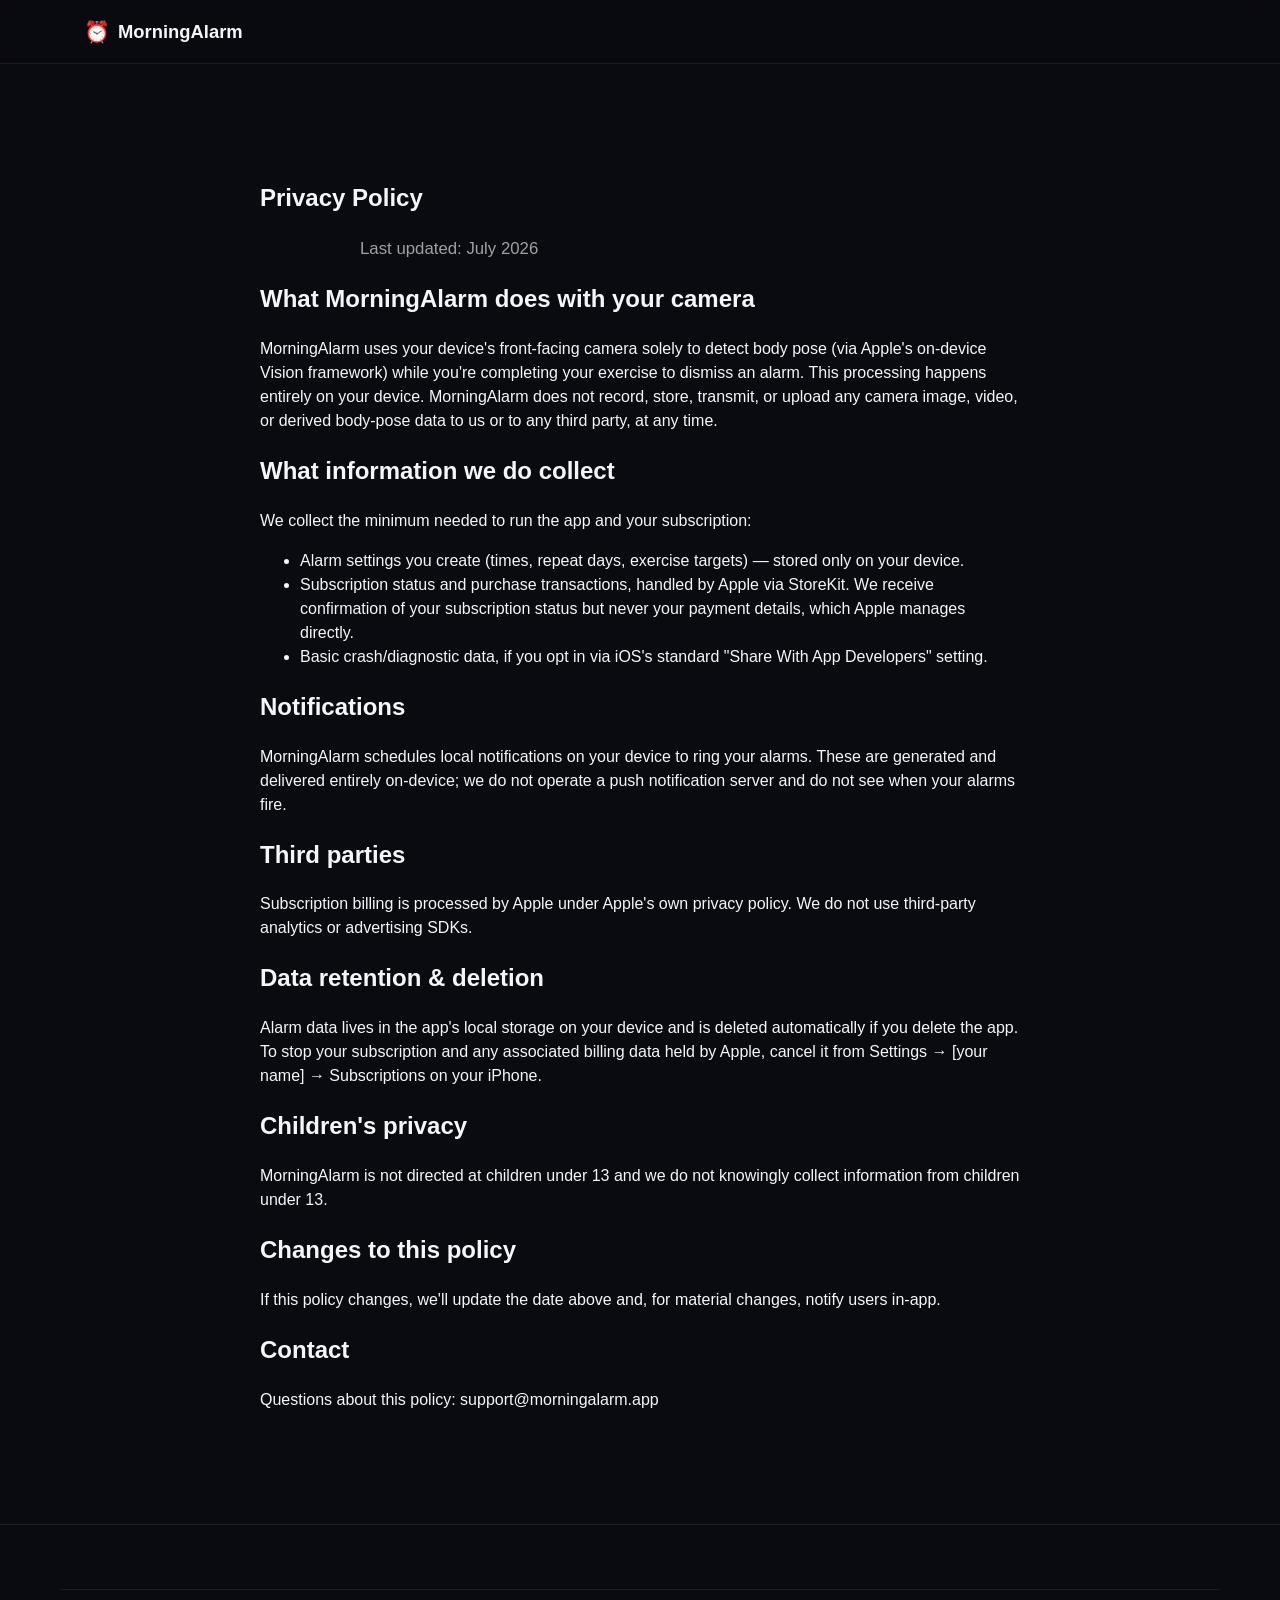
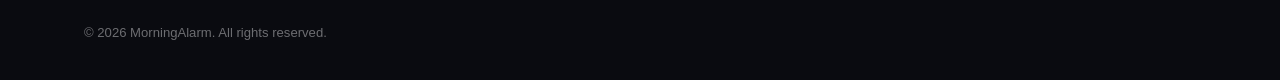
==== website/privacy.html @ bc1ea46a "Add MorningAlarm iOS app and marketing website - SwiftUI iOS app (XcodeGen project) with on-device V" ====
<!doctype html>
<html lang="en">
<head>
<meta charset="UTF-8">
<meta name="viewport" content="width=device-width, initial-scale=1.0">
<title>Privacy Policy — MorningAlarm</title>
<link rel="icon" href="data:image/svg+xml,<svg xmlns=%22http://www.w3.org/2000/svg%22 viewBox=%220 0 100 100%22><text y=%22.9em%22 font-size=%2290%22>⏰</text></svg>">
<link rel="stylesheet" href="css/style.css">
</head>
<body>
<!--
  DRAFT LEGAL TEXT — placeholder only.
  Have this reviewed/customized by a lawyer before shipping to the App Store;
  Apple requires an accurate, complete privacy policy URL for every submission.
-->
<header class="site-header">
  <div class="container nav">
    <a class="brand" href="index.html"><span class="brand-mark">⏰</span> MorningAlarm</a>
  </div>
</header>

<main>
  <section class="section container-narrow container">
    <h1>Privacy Policy</h1>
    <p class="section-sub" style="margin-bottom:8px;text-align:left;">Last updated: July 2026</p>

    <h2>What MorningAlarm does with your camera</h2>
    <p>MorningAlarm uses your device's front-facing camera solely to detect
    body pose (via Apple's on-device Vision framework) while you're
    completing your exercise to dismiss an alarm. This processing happens
    entirely on your device. MorningAlarm does not record, store, transmit,
    or upload any camera image, video, or derived body-pose data to us or
    to any third party, at any time.</p>

    <h2>What information we do collect</h2>
    <p>We collect the minimum needed to run the app and your subscription:</p>
    <ul>
      <li>Alarm settings you create (times, repeat days, exercise targets) — stored only on your device.</li>
      <li>Subscription status and purchase transactions, handled by Apple via StoreKit. We receive confirmation of your subscription status but never your payment details, which Apple manages directly.</li>
      <li>Basic crash/diagnostic data, if you opt in via iOS's standard "Share With App Developers" setting.</li>
    </ul>

    <h2>Notifications</h2>
    <p>MorningAlarm schedules local notifications on your device to ring your
    alarms. These are generated and delivered entirely on-device; we do not
    operate a push notification server and do not see when your alarms fire.</p>

    <h2>Third parties</h2>
    <p>Subscription billing is processed by Apple under Apple's own privacy
    policy. We do not use third-party analytics or advertising SDKs.</p>

    <h2>Data retention & deletion</h2>
    <p>Alarm data lives in the app's local storage on your device and is
    deleted automatically if you delete the app. To stop your subscription
    and any associated billing data held by Apple, cancel it from
    Settings → [your name] → Subscriptions on your iPhone.</p>

    <h2>Children's privacy</h2>
    <p>MorningAlarm is not directed at children under 13 and we do not
    knowingly collect information from children under 13.</p>

    <h2>Changes to this policy</h2>
    <p>If this policy changes, we'll update the date above and, for material
    changes, notify users in-app.</p>

    <h2>Contact</h2>
    <p>Questions about this policy: <a href="mailto:support@morningalarm.app">support@morningalarm.app</a></p>
  </section>
</main>

<footer class="site-footer">
  <div class="container footer-bottom">
    <p>&copy; 2026 MorningAlarm. All rights reserved.</p>
  </div>
</footer>
</body>
</html>
---- website/css/style.css ----
/* ========================================================================
   MorningAlarm marketing site
   Single committed dark theme (matches the in-app brand), rhythm created by
   alternating section backgrounds rather than light/dark switching.
   ======================================================================== */

:root {
  --bg: #0a0b10;
  --bg-alt: #101219;
  --surface: #171923;
  --surface-2: #1e212c;
  --border: rgba(255, 255, 255, 0.08);
  --text: #f5f6f8;
  --text-muted: rgba(245, 246, 248, 0.64);
  --text-faint: rgba(245, 246, 248, 0.42);

  --accent-1: #ff6b4f;
  --accent-2: #ffb037;
  --accent-3: #ff5c8a;
  --success: #4fd987;

  --gradient-energy: linear-gradient(120deg, var(--accent-3), var(--accent-2));
  --gradient-sunrise: linear-gradient(135deg, var(--accent-1), var(--accent-2));

  --radius-lg: 24px;
  --radius-md: 16px;
  --radius-sm: 10px;

  --shadow-lg: 0 24px 60px rgba(0, 0, 0, 0.45);
  --shadow-md: 0 12px 32px rgba(0, 0, 0, 0.35);

  --max-width: 1160px;
}

* { box-sizing: border-box; }
html { scroll-behavior: smooth; }

body {
  margin: 0;
  background: var(--bg);
  color: var(--text);
  font-family: -apple-system, BlinkMacSystemFont, "Segoe UI", Roboto, Helvetica, Arial, sans-serif;
  line-height: 1.5;
  -webkit-font-smoothing: antialiased;
}

img, svg { max-width: 100%; display: block; }

a { color: inherit; text-decoration: none; }

.container {
  max-width: var(--max-width);
  margin: 0 auto;
  padding: 0 24px;
}

.container-narrow { max-width: 760px; }

.text-gradient {
  background: var(--gradient-energy);
  -webkit-background-clip: text;
  background-clip: text;
  color: transparent;
}

/* ---------- Buttons ---------- */
.btn {
  display: inline-flex;
  align-items: center;
  justify-content: center;
  gap: 8px;
  padding: 14px 28px;
  border-radius: 999px;
  font-weight: 600;
  font-size: 0.98rem;
  border: none;
  cursor: pointer;
  transition: transform 0.15s ease, box-shadow 0.15s ease, opacity 0.15s ease;
  white-space: nowrap;
}
.btn:active { transform: scale(0.97); }

.btn-primary {
  background: var(--gradient-energy);
  color: #1a0d08;
  box-shadow: 0 8px 24px rgba(255, 91, 110, 0.35);
}
.btn-primary:hover { box-shadow: 0 10px 30px rgba(255, 91, 110, 0.5); }

.btn-ghost {
  background: transparent;
  color: var(--text);
  border: 1px solid var(--border);
}
.btn-ghost:hover { border-color: rgba(255, 255, 255, 0.25); }

.btn-small { padding: 10px 20px; font-size: 0.88rem; }
.btn-block { width: 100%; }

/* ---------- Header ---------- */
.site-header {
  position: sticky;
  top: 0;
  z-index: 50;
  backdrop-filter: blur(14px);
  background: rgba(10, 11, 16, 0.72);
  border-bottom: 1px solid var(--border);
}

.nav {
  position: relative;
  display: flex;
  align-items: center;
  gap: 24px;
  padding: 16px 24px;
}

.brand {
  display: flex;
  align-items: center;
  gap: 8px;
  font-weight: 800;
  font-size: 1.15rem;
  margin-right: auto;
}
.brand-mark { font-size: 1.3rem; }

.nav-links {
  display: flex;
  gap: 28px;
  margin-right: auto;
}
.nav-links a { color: var(--text-muted); font-size: 0.95rem; font-weight: 500; }
.nav-links a:hover { color: var(--text); }

.nav-toggle {
  display: none;
  background: none;
  border: none;
  color: var(--text);
  font-size: 1.4rem;
  cursor: pointer;
}

/* ---------- Hero ---------- */
.hero {
  padding: 84px 0 60px;
  background:
    radial-gradient(600px 400px at 15% 0%, rgba(255, 107, 79, 0.18), transparent 60%),
    radial-gradient(500px 400px at 90% 10%, rgba(255, 92, 138, 0.14), transparent 60%);
}

.hero-grid {
  display: grid;
  grid-template-columns: 1.05fr 0.95fr;
  gap: 56px;
  align-items: center;
}

.eyebrow {
  display: inline-block;
  padding: 6px 14px;
  border-radius: 999px;
  background: var(--surface-2);
  border: 1px solid var(--border);
  font-size: 0.8rem;
  font-weight: 600;
  color: var(--accent-2);
  margin-bottom: 20px;
}

.hero h1 {
  font-size: clamp(2.2rem, 4.4vw, 3.4rem);
  line-height: 1.12;
  margin: 0 0 20px;
  letter-spacing: -0.02em;
}

.lede {
  font-size: 1.1rem;
  color: var(--text-muted);
  max-width: 52ch;
  margin: 0 0 32px;
}

.hero-actions { display: flex; gap: 16px; flex-wrap: wrap; margin-bottom: 28px; }

.hero-trust { display: flex; align-items: center; gap: 12px; }
.stars { color: var(--accent-2); letter-spacing: 2px; }
.hero-trust p { margin: 0; color: var(--text-faint); font-size: 0.88rem; }

/* Phone mockups */
.hero-visual {
  position: relative;
  height: 520px;
}

.phone-mock {
  position: absolute;
  width: 240px;
  border-radius: 40px;
  padding: 10px;
  background: #05060a;
  border: 1px solid rgba(255, 255, 255, 0.12);
  box-shadow: var(--shadow-lg);
}

.phone-notch {
  position: absolute;
  top: 10px;
  left: 50%;
  transform: translateX(-50%);
  width: 90px;
  height: 20px;
  background: #05060a;
  border-radius: 0 0 14px 14px;
  z-index: 2;
}

.phone-screen {
  width: 100%;
  height: 100%;
  border-radius: 30px;
  overflow: hidden;
  padding: 34px 18px 18px;
  min-height: 460px;
}

.phone-ring {
  top: 20px;
  left: 0;
  z-index: 2;
  transform: rotate(-4deg);
}
.phone-screen-ring {
  background: linear-gradient(180deg, #1a0d0a, #05060a 70%);
  text-align: center;
  color: #fff;
}
.ring-label { font-size: 0.68rem; letter-spacing: 2px; color: var(--text-faint); margin: 0 0 12px; }
.ring-count { font-size: 2.6rem; font-weight: 800; margin: 0; }
.ring-count span { font-size: 1.2rem; color: var(--text-faint); font-weight: 600; }
.ring-sub { margin: 0 0 14px; color: var(--text-muted); font-size: 0.9rem; }
.ring-progress {
  height: 6px;
  border-radius: 999px;
  background: rgba(255, 255, 255, 0.12);
  overflow: hidden;
  margin-bottom: 18px;
}
.ring-progress span { display: block; height: 100%; background: var(--success); }
.ring-camera {
  background: #10060b;
  border-radius: 18px;
  height: 170px;
  display: flex;
  align-items: center;
  justify-content: center;
  margin-bottom: 14px;
  border: 1px solid rgba(255, 255, 255, 0.08);
}
.pose-figure { width: 90px; height: 90px; color: var(--accent-2); }
.ring-hint { font-size: 0.78rem; color: var(--text-faint); margin: 0; }

.phone-list {
  top: 90px;
  right: 0;
  z-index: 1;
  transform: rotate(5deg);
}
.phone-screen-list { background: var(--bg-alt); }
.list-title { font-weight: 800; font-size: 1.2rem; margin: 0 0 18px; color: var(--text); }
.list-row {
  display: flex;
  align-items: center;
  justify-content: space-between;
  padding: 14px 0;
  border-bottom: 1px solid var(--border);
}
.list-row .time { font-size: 1.3rem; font-weight: 700; display: block; color: var(--text); }
.list-row .time em { font-style: normal; font-size: 0.8rem; color: var(--text-faint); }
.list-row .sub { font-size: 0.72rem; color: var(--text-faint); display: block; margin-top: 2px; }
.toggle {
  width: 38px;
  height: 22px;
  border-radius: 999px;
  background: rgba(255, 255, 255, 0.15);
  position: relative;
  flex-shrink: 0;
}
.toggle::after {
  content: "";
  position: absolute;
  top: 2px; left: 2px;
  width: 18px; height: 18px;
  border-radius: 50%;
  background: #fff;
}
.toggle.on { background: var(--gradient-energy); }
.toggle.on::after { left: auto; right: 2px; }
.list-add {
  margin-top: 18px;
  text-align: center;
  color: var(--accent-2);
  font-size: 1.4rem;
  font-weight: 700;
}

/* ---------- Strip ---------- */
.strip { padding: 36px 0; border-top: 1px solid var(--border); border-bottom: 1px solid var(--border); }
.strip-grid {
  display: grid;
  grid-template-columns: repeat(4, 1fr);
  gap: 24px;
  text-align: center;
}
.strip-grid strong { display: block; font-size: 1.6rem; color: var(--text); }
.strip-grid span { font-size: 0.82rem; color: var(--text-faint); }

/* ---------- Sections ---------- */
.section { padding: 96px 0; }
.section-alt { background: var(--bg-alt); }

.section-title {
  font-size: clamp(1.7rem, 3vw, 2.3rem);
  text-align: center;
  margin: 0 0 12px;
  letter-spacing: -0.01em;
}
.section-sub {
  text-align: center;
  color: var(--text-muted);
  max-width: 60ch;
  margin: 0 auto 56px;
  font-size: 1.05rem;
}

/* Steps */
.steps {
  display: grid;
  grid-template-columns: repeat(3, 1fr);
  gap: 28px;
}
.step {
  background: var(--surface);
  border: 1px solid var(--border);
  border-radius: var(--radius-lg);
  padding: 32px 28px;
}
.step-num {
  width: 40px; height: 40px;
  border-radius: 50%;
  background: var(--gradient-sunrise);
  color: #1a0d08;
  display: flex; align-items: center; justify-content: center;
  font-weight: 800;
  margin-bottom: 20px;
}
.step h3 { margin: 0 0 10px; font-size: 1.15rem; }
.step p { margin: 0; color: var(--text-muted); font-size: 0.95rem; }

/* Feature grid */
.feature-grid {
  display: grid;
  grid-template-columns: repeat(3, 1fr);
  gap: 24px;
}
.feature-card {
  background: var(--surface);
  border: 1px solid var(--border);
  border-radius: var(--radius-lg);
  padding: 28px;
  transition: transform 0.2s ease, border-color 0.2s ease;
}
.feature-card:hover { transform: translateY(-4px); border-color: rgba(255,255,255,0.18); }
.feature-icon { font-size: 1.8rem; margin-bottom: 14px; }
.feature-card h3 { margin: 0 0 8px; font-size: 1.05rem; }
.feature-card p { margin: 0; color: var(--text-muted); font-size: 0.92rem; }

/* Testimonials */
.testimonial-grid {
  display: grid;
  grid-template-columns: repeat(3, 1fr);
  gap: 24px;
}
.testimonial {
  background: var(--surface);
  border: 1px solid var(--border);
  border-radius: var(--radius-lg);
  padding: 28px;
  margin: 0;
}
.testimonial p { margin: 0 0 16px; font-size: 0.98rem; color: var(--text); }
.testimonial cite { font-style: normal; color: var(--text-faint); font-size: 0.85rem; }

/* Pricing */
.pricing-card {
  max-width: 420px;
  margin: 0 auto;
  background: var(--surface);
  border: 1px solid var(--border);
  border-radius: var(--radius-lg);
  padding: 40px;
  text-align: center;
  box-shadow: var(--shadow-md);
  position: relative;
}
.pricing-badge {
  display: inline-block;
  background: var(--gradient-energy);
  color: #1a0d08;
  font-weight: 700;
  font-size: 0.78rem;
  padding: 6px 14px;
  border-radius: 999px;
  margin-bottom: 18px;
}
.pricing-card h3 { margin: 0 0 12px; font-size: 1.3rem; }
.price { margin: 0 0 24px; }
.price-amount { font-size: 3rem; font-weight: 800; }
.price-period { color: var(--text-faint); font-size: 1rem; }
.pricing-features {
  list-style: none;
  padding: 0;
  margin: 0 0 28px;
  text-align: left;
  display: flex;
  flex-direction: column;
  gap: 12px;
  color: var(--text-muted);
  font-size: 0.95rem;
}
.pricing-fine { font-size: 0.78rem; color: var(--text-faint); margin: 16px 0 0; }

/* FAQ */
.faq-list { display: flex; flex-direction: column; gap: 12px; }
.faq-item {
  background: var(--surface);
  border: 1px solid var(--border);
  border-radius: var(--radius-md);
  padding: 8px 20px;
}
.faq-item summary {
  cursor: pointer;
  font-weight: 600;
  padding: 14px 0;
  list-style: none;
  display: flex;
  justify-content: space-between;
  align-items: center;
}
.faq-item summary::-webkit-details-marker { display: none; }
.faq-item summary::after {
  content: "+";
  font-size: 1.2rem;
  color: var(--text-faint);
  margin-left: 12px;
}
.faq-item[open] summary::after { content: "–"; }
.faq-item p { margin: 0 0 16px; color: var(--text-muted); font-size: 0.95rem; }

/* CTA / waitlist */
.cta-section { text-align: center; }
.cta-inner { max-width: 560px; }
.cta-inner h2 { font-size: clamp(1.6rem, 3vw, 2.1rem); margin: 0 0 12px; }
.cta-inner p { color: var(--text-muted); margin: 0 0 28px; }

.waitlist-form {
  display: flex;
  gap: 12px;
  max-width: 460px;
  margin: 0 auto;
}
.waitlist-form input {
  flex: 1;
  padding: 14px 18px;
  border-radius: 999px;
  border: 1px solid var(--border);
  background: var(--surface);
  color: var(--text);
  font-size: 0.95rem;
}
.waitlist-form input:focus { outline: 2px solid var(--accent-2); outline-offset: 2px; }
.waitlist-note { margin-top: 14px; font-size: 0.88rem; color: var(--success); min-height: 1.2em; }

/* ---------- Footer ---------- */
.site-footer { border-top: 1px solid var(--border); padding: 64px 0 24px; background: var(--bg); }
.footer-grid {
  display: grid;
  grid-template-columns: 1.4fr 1fr 1fr;
  gap: 32px;
  margin-bottom: 40px;
}
.footer-tagline { color: var(--text-faint); font-size: 0.9rem; margin-top: 10px; }
.footer-links h4 { margin: 0 0 14px; font-size: 0.85rem; color: var(--text-faint); text-transform: uppercase; letter-spacing: 0.06em; }
.footer-links a { display: block; color: var(--text-muted); font-size: 0.92rem; margin-bottom: 10px; }
.footer-links a:hover { color: var(--text); }
.footer-bottom {
  border-top: 1px solid var(--border);
  padding-top: 20px;
  font-size: 0.82rem;
  color: var(--text-faint);
}

/* ---------- Responsive ---------- */
@media (max-width: 920px) {
  .hero-grid { grid-template-columns: 1fr; }
  .hero-visual { height: 420px; margin-top: 20px; }
  .phone-mock { width: 200px; }
  .phone-screen { min-height: 380px; }
  .steps, .feature-grid, .testimonial-grid { grid-template-columns: 1fr; }
  .strip-grid { grid-template-columns: repeat(2, 1fr); }
  .footer-grid { grid-template-columns: 1fr; }
}

@media (max-width: 720px) {
  .nav-links { display: none; }
  .nav-toggle { display: block; }
  .btn-small { display: none; }
  .nav.open .nav-links {
    display: flex;
    flex-direction: column;
    position: absolute;
    top: 100%;
    left: 0;
    right: 0;
    background: var(--bg);
    padding: 20px 24px;
    border-bottom: 1px solid var(--border);
  }
  .waitlist-form { flex-direction: column; }
}
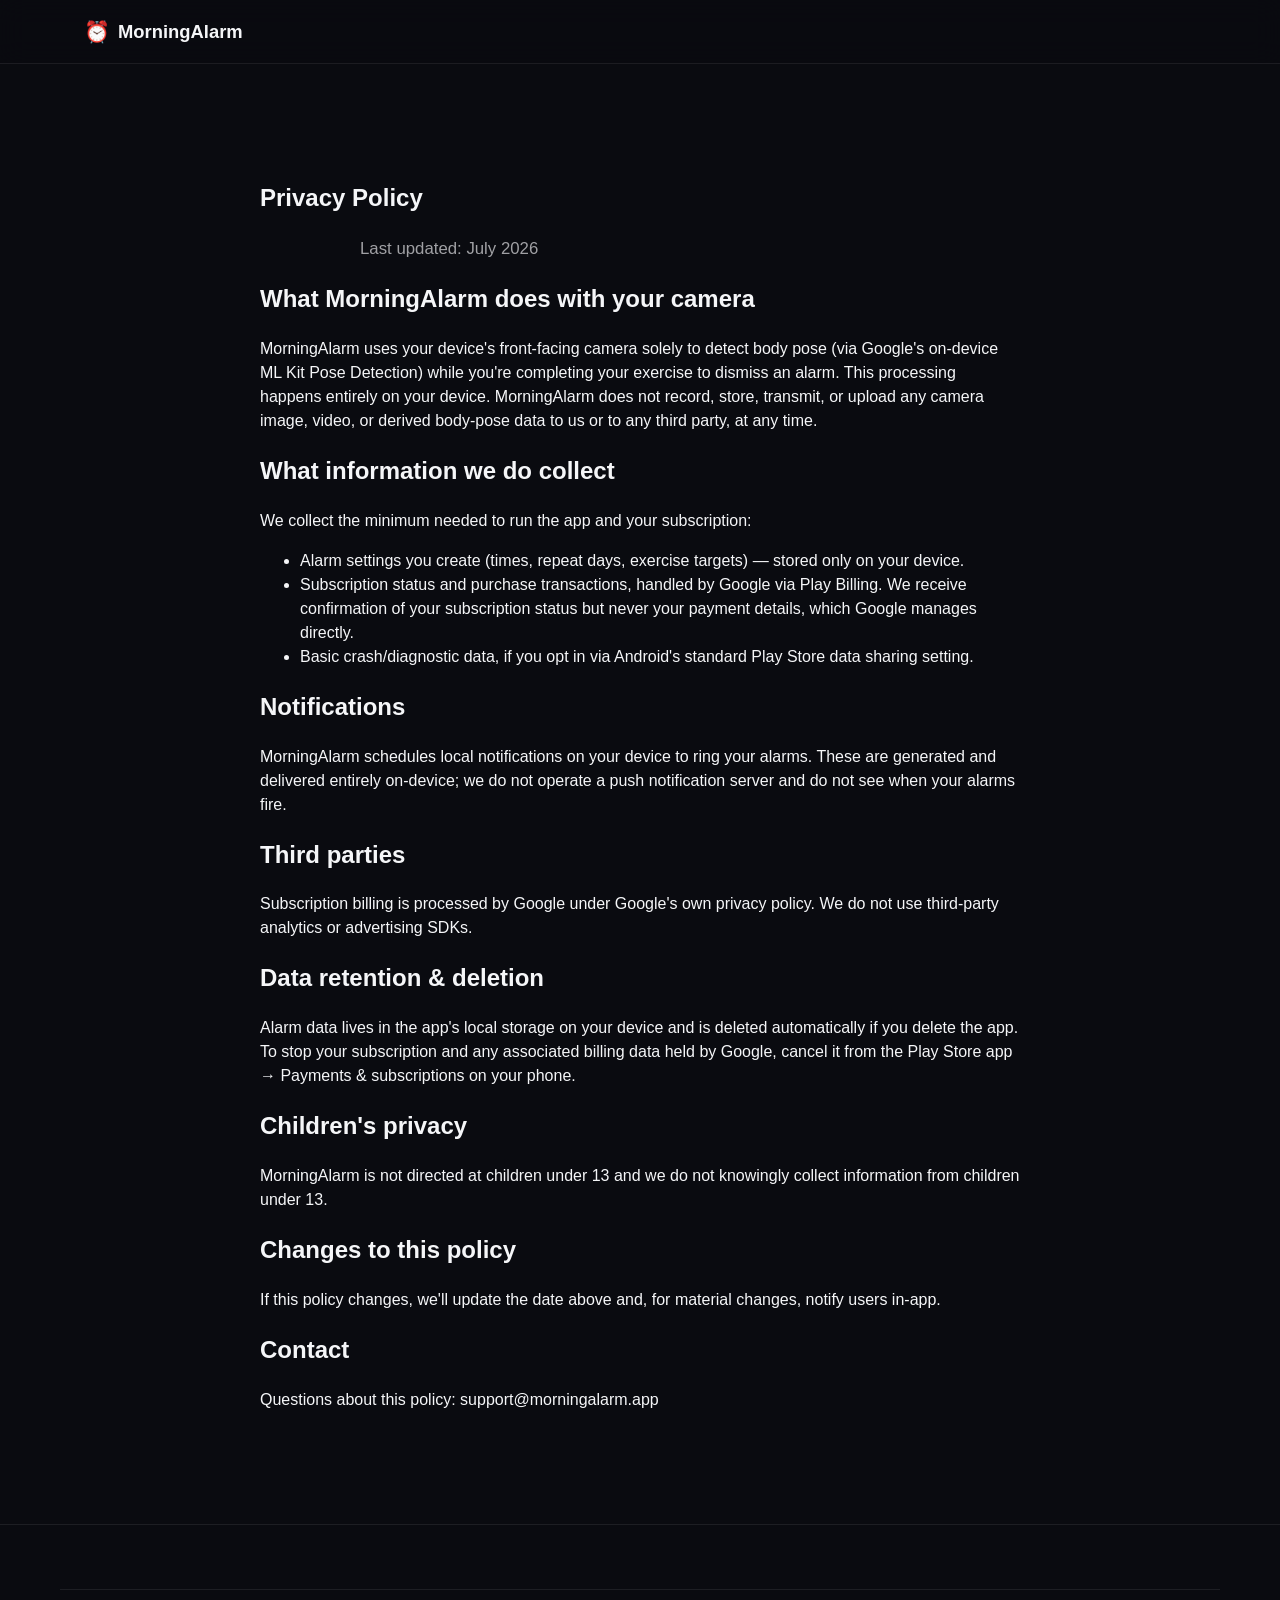
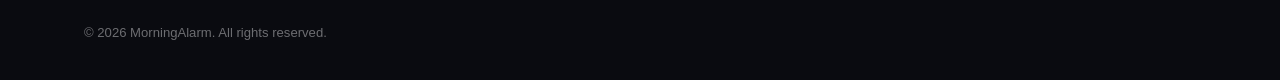
==== commit dd0e947b: "Replace iOS app with a native Android app Pivoting off iOS due to its Mac/Xcode/Apple-developer-acco" ====
--- a/website/privacy.html
+++ b/website/privacy.html
@@ -10,8 +10,8 @@
 <body>
 <!--
   DRAFT LEGAL TEXT — placeholder only.
-  Have this reviewed/customized by a lawyer before shipping to the App Store;
-  Apple requires an accurate, complete privacy policy URL for every submission.
+  Have this reviewed/customized by a lawyer before shipping to Google Play;
+  Play Console requires an accurate, complete privacy policy URL for every submission.
 -->
 <header class="site-header">
   <div class="container nav">
@@ -26,7 +26,7 @@
 
     <h2>What MorningAlarm does with your camera</h2>
     <p>MorningAlarm uses your device's front-facing camera solely to detect
-    body pose (via Apple's on-device Vision framework) while you're
+    body pose (via Google's on-device ML Kit Pose Detection) while you're
     completing your exercise to dismiss an alarm. This processing happens
     entirely on your device. MorningAlarm does not record, store, transmit,
     or upload any camera image, video, or derived body-pose data to us or
@@ -36,8 +36,8 @@
     <p>We collect the minimum needed to run the app and your subscription:</p>
     <ul>
       <li>Alarm settings you create (times, repeat days, exercise targets) — stored only on your device.</li>
-      <li>Subscription status and purchase transactions, handled by Apple via StoreKit. We receive confirmation of your subscription status but never your payment details, which Apple manages directly.</li>
-      <li>Basic crash/diagnostic data, if you opt in via iOS's standard "Share With App Developers" setting.</li>
+      <li>Subscription status and purchase transactions, handled by Google via Play Billing. We receive confirmation of your subscription status but never your payment details, which Google manages directly.</li>
+      <li>Basic crash/diagnostic data, if you opt in via Android's standard Play Store data sharing setting.</li>
     </ul>
 
     <h2>Notifications</h2>
@@ -46,14 +46,14 @@
     operate a push notification server and do not see when your alarms fire.</p>
 
     <h2>Third parties</h2>
-    <p>Subscription billing is processed by Apple under Apple's own privacy
+    <p>Subscription billing is processed by Google under Google's own privacy
     policy. We do not use third-party analytics or advertising SDKs.</p>
 
     <h2>Data retention & deletion</h2>
     <p>Alarm data lives in the app's local storage on your device and is
     deleted automatically if you delete the app. To stop your subscription
-    and any associated billing data held by Apple, cancel it from
-    Settings → [your name] → Subscriptions on your iPhone.</p>
+    and any associated billing data held by Google, cancel it from the
+    Play Store app → Payments & subscriptions on your phone.</p>
 
     <h2>Children's privacy</h2>
     <p>MorningAlarm is not directed at children under 13 and we do not
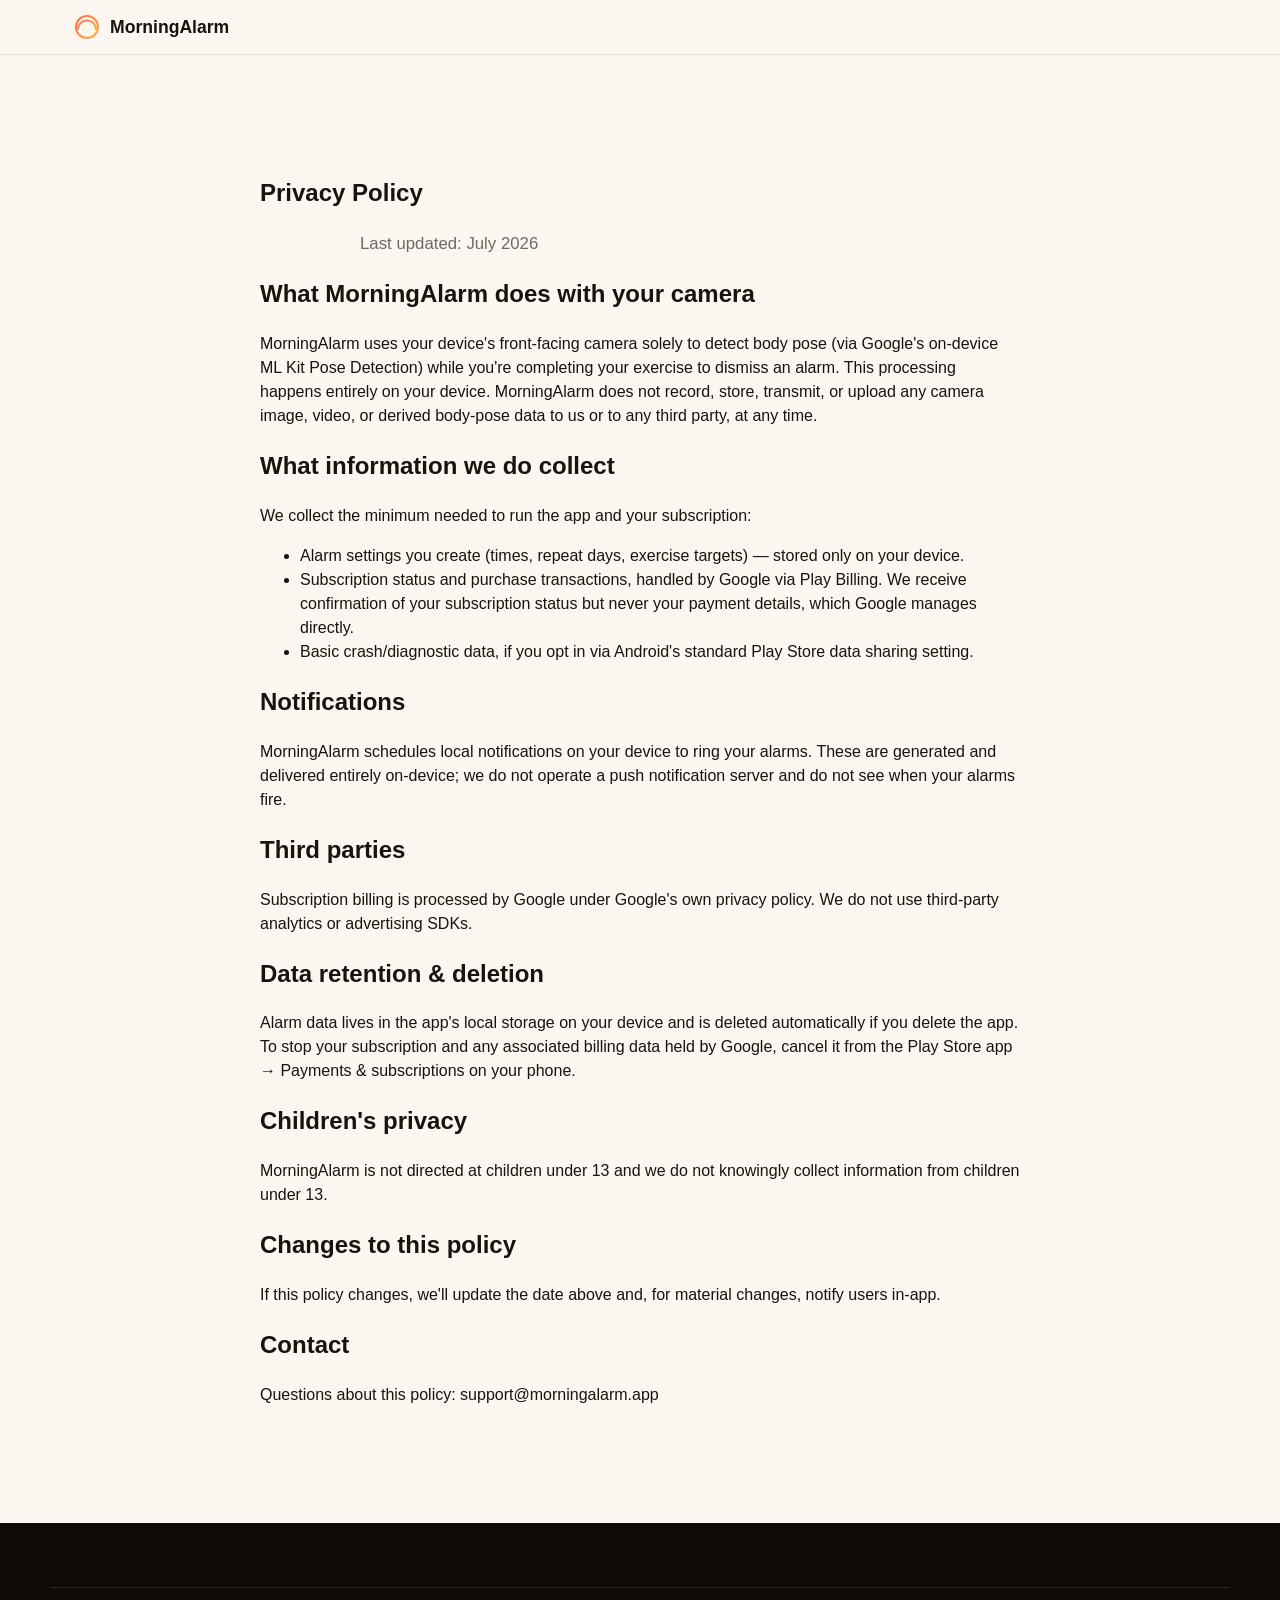
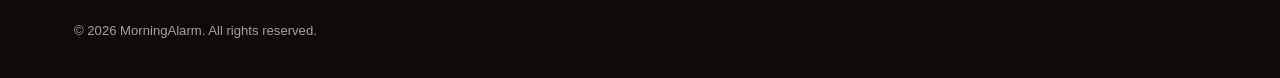
==== commit e77ed90a: "Redesign marketing site: light hero, animated sunrise scroll, step reveal Original layout/copy/inter" ====
--- a/website/privacy.html
+++ b/website/privacy.html
@@ -13,9 +13,21 @@
   Have this reviewed/customized by a lawyer before shipping to Google Play;
   Play Console requires an accurate, complete privacy policy URL for every submission.
 -->
-<header class="site-header">
-  <div class="container nav">
-    <a class="brand" href="index.html"><span class="brand-mark">⏰</span> MorningAlarm</a>
+<header class="nav-bar">
+  <div class="container nav-inner">
+    <a class="brand" href="index.html">
+      <svg class="brand-mark" viewBox="0 0 40 40" aria-hidden="true">
+        <circle cx="20" cy="20" r="17" fill="none" stroke="url(#pgGrad)" stroke-width="3"/>
+        <path d="M6 24a14 14 0 0 1 28 0" fill="none" stroke="url(#pgGrad)" stroke-width="3" stroke-linecap="round"/>
+        <defs>
+          <linearGradient id="pgGrad" x1="0" y1="0" x2="1" y2="1">
+            <stop offset="0%" stop-color="#FF6B4F"/>
+            <stop offset="100%" stop-color="#FFB037"/>
+          </linearGradient>
+        </defs>
+      </svg>
+      MorningAlarm
+    </a>
   </div>
 </header>
 
--- a/website/css/style.css
+++ b/website/css/style.css
@@ -1,35 +1,39 @@
 /* ========================================================================
-   MorningAlarm marketing site
-   Single committed dark theme (matches the in-app brand), rhythm created by
-   alternating section backgrounds rather than light/dark switching.
+   MorningAlarm marketing site — v2
+   Light "paper" hero and content sections bookended by a dark scroll-driven
+   sunrise sequence and a dark final CTA/footer. All original layout/copy.
    ======================================================================== */
 
 :root {
-  --bg: #0a0b10;
-  --bg-alt: #101219;
-  --surface: #171923;
-  --surface-2: #1e212c;
-  --border: rgba(255, 255, 255, 0.08);
-  --text: #f5f6f8;
-  --text-muted: rgba(245, 246, 248, 0.64);
-  --text-faint: rgba(245, 246, 248, 0.42);
-
-  --accent-1: #ff6b4f;
-  --accent-2: #ffb037;
-  --accent-3: #ff5c8a;
-  --success: #4fd987;
-
-  --gradient-energy: linear-gradient(120deg, var(--accent-3), var(--accent-2));
-  --gradient-sunrise: linear-gradient(135deg, var(--accent-1), var(--accent-2));
-
-  --radius-lg: 24px;
+  --cream: #FBF6EF;
+  --cream-alt: #F4EEE3;
+  --ink: #17140F;
+  --ink-muted: rgba(23, 20, 15, 0.62);
+  --ink-faint: rgba(23, 20, 15, 0.42);
+  --border-light: rgba(23, 20, 15, 0.1);
+
+  --night: #0B0E1C;
+  --dusk: #241B2E;
+
+  --accent-1: #FF6B4F;
+  --accent-2: #FFB037;
+  --accent-3: #FF5C8A;
+  --success: #2E9E5B;
+
+  --gradient-sunrise: linear-gradient(120deg, var(--accent-1), var(--accent-2));
+  --gradient-sunrise-soft: linear-gradient(120deg, var(--accent-3), var(--accent-2));
+
+  --text-on-dark: #F5F1E8;
+  --text-on-dark-muted: rgba(245, 241, 232, 0.66);
+
+  --radius-lg: 26px;
   --radius-md: 16px;
   --radius-sm: 10px;
 
-  --shadow-lg: 0 24px 60px rgba(0, 0, 0, 0.45);
-  --shadow-md: 0 12px 32px rgba(0, 0, 0, 0.35);
-
-  --max-width: 1160px;
+  --shadow-soft: 0 20px 50px rgba(23, 20, 15, 0.12);
+  --shadow-lift: 0 30px 70px rgba(23, 20, 15, 0.22);
+
+  --max-width: 1180px;
 }
 
 * { box-sizing: border-box; }
@@ -37,27 +41,35 @@
 
 body {
   margin: 0;
-  background: var(--bg);
-  color: var(--text);
+  background: var(--cream);
+  color: var(--ink);
   font-family: -apple-system, BlinkMacSystemFont, "Segoe UI", Roboto, Helvetica, Arial, sans-serif;
   line-height: 1.5;
   -webkit-font-smoothing: antialiased;
 }
 
 img, svg { max-width: 100%; display: block; }
-
 a { color: inherit; text-decoration: none; }
 
-.container {
-  max-width: var(--max-width);
-  margin: 0 auto;
-  padding: 0 24px;
-}
-
+.container { max-width: var(--max-width); margin: 0 auto; padding: 0 24px; }
 .container-narrow { max-width: 760px; }
 
-.text-gradient {
-  background: var(--gradient-energy);
+.text-underline {
+  position: relative;
+  white-space: nowrap;
+}
+.text-underline::after {
+  content: "";
+  position: absolute;
+  left: 0; right: 0; bottom: 2px;
+  height: 0.32em;
+  background: var(--gradient-sunrise);
+  z-index: -1;
+  opacity: 0.55;
+  border-radius: 4px;
+}
+.text-gradient-light {
+  background: linear-gradient(120deg, #FFD9A0, #FF9B7A);
   -webkit-background-clip: text;
   background-clip: text;
   color: transparent;
@@ -66,348 +78,379 @@
 /* ---------- Buttons ---------- */
 .btn {
   display: inline-flex;
+  flex-direction: column;
   align-items: center;
   justify-content: center;
-  gap: 8px;
+  gap: 2px;
   padding: 14px 28px;
   border-radius: 999px;
-  font-weight: 600;
+  font-weight: 700;
   font-size: 0.98rem;
   border: none;
   cursor: pointer;
-  transition: transform 0.15s ease, box-shadow 0.15s ease, opacity 0.15s ease;
+  transition: transform 0.15s ease, box-shadow 0.15s ease;
   white-space: nowrap;
 }
+.btn small { font-weight: 500; font-size: 0.7rem; opacity: 0.85; }
+.btn:hover { transform: translateY(-2px); }
 .btn:active { transform: scale(0.97); }
 
 .btn-primary {
-  background: var(--gradient-energy);
+  background: var(--gradient-sunrise);
   color: #1a0d08;
-  box-shadow: 0 8px 24px rgba(255, 91, 110, 0.35);
-}
-.btn-primary:hover { box-shadow: 0 10px 30px rgba(255, 91, 110, 0.5); }
+  box-shadow: 0 10px 26px rgba(255, 107, 79, 0.35);
+}
+.btn-primary:hover { box-shadow: 0 14px 34px rgba(255, 107, 79, 0.45); }
 
 .btn-ghost {
   background: transparent;
-  color: var(--text);
-  border: 1px solid var(--border);
-}
-.btn-ghost:hover { border-color: rgba(255, 255, 255, 0.25); }
-
-.btn-small { padding: 10px 20px; font-size: 0.88rem; }
+  color: var(--ink);
+  border: 1.5px solid var(--border-light);
+}
+.btn-ghost:hover { border-color: var(--ink); }
+
+.btn-small { padding: 10px 22px; font-size: 0.85rem; }
+.btn-large { padding: 18px 32px; }
 .btn-block { width: 100%; }
 
-/* ---------- Header ---------- */
-.site-header {
+/* ---------- Nav ---------- */
+.nav-bar {
   position: sticky;
   top: 0;
-  z-index: 50;
+  z-index: 60;
+  background: rgba(251, 246, 239, 0.85);
   backdrop-filter: blur(14px);
-  background: rgba(10, 11, 16, 0.72);
-  border-bottom: 1px solid var(--border);
-}
-
-.nav {
+  border-bottom: 1px solid var(--border-light);
+}
+
+.nav-inner {
   position: relative;
   display: flex;
   align-items: center;
   gap: 24px;
-  padding: 16px 24px;
+  padding: 14px 24px;
 }
 
 .brand {
   display: flex;
   align-items: center;
-  gap: 8px;
+  gap: 10px;
   font-weight: 800;
-  font-size: 1.15rem;
+  font-size: 1.1rem;
   margin-right: auto;
 }
-.brand-mark { font-size: 1.3rem; }
-
-.nav-links {
-  display: flex;
-  gap: 28px;
-  margin-right: auto;
-}
-.nav-links a { color: var(--text-muted); font-size: 0.95rem; font-weight: 500; }
-.nav-links a:hover { color: var(--text); }
+.brand-mark { width: 26px; height: 26px; }
+
+.nav-links { display: flex; gap: 28px; margin-right: auto; }
+.nav-links a { color: var(--ink-muted); font-size: 0.94rem; font-weight: 600; }
+.nav-links a:hover { color: var(--ink); }
 
 .nav-toggle {
   display: none;
   background: none;
   border: none;
-  color: var(--text);
+  color: var(--ink);
   font-size: 1.4rem;
   cursor: pointer;
 }
 
 /* ---------- Hero ---------- */
 .hero {
-  padding: 84px 0 60px;
+  position: relative;
+  padding: 72px 0 40px;
+  overflow: hidden;
+}
+.hero::before {
+  content: "";
+  position: absolute;
+  inset: 0;
   background:
-    radial-gradient(600px 400px at 15% 0%, rgba(255, 107, 79, 0.18), transparent 60%),
-    radial-gradient(500px 400px at 90% 10%, rgba(255, 92, 138, 0.14), transparent 60%);
+    radial-gradient(560px 380px at 85% -5%, rgba(255, 107, 79, 0.16), transparent 60%),
+    radial-gradient(420px 320px at -5% 30%, rgba(255, 176, 55, 0.16), transparent 60%);
+  pointer-events: none;
 }
 
 .hero-grid {
+  position: relative;
   display: grid;
-  grid-template-columns: 1.05fr 0.95fr;
+  grid-template-columns: 1.1fr 0.9fr;
   gap: 56px;
   align-items: center;
 }
 
 .eyebrow {
   display: inline-block;
-  padding: 6px 14px;
+  padding: 7px 16px;
   border-radius: 999px;
-  background: var(--surface-2);
-  border: 1px solid var(--border);
-  font-size: 0.8rem;
-  font-weight: 600;
-  color: var(--accent-2);
-  margin-bottom: 20px;
-}
+  background: var(--cream-alt);
+  border: 1px solid var(--border-light);
+  font-size: 0.78rem;
+  font-weight: 700;
+  letter-spacing: 0.02em;
+  color: var(--accent-1);
+  margin-bottom: 22px;
+}
+.eyebrow-center { display: block; width: fit-content; margin-left: auto; margin-right: auto; text-align: center; }
 
 .hero h1 {
-  font-size: clamp(2.2rem, 4.4vw, 3.4rem);
-  line-height: 1.12;
-  margin: 0 0 20px;
+  font-size: clamp(2.3rem, 4.6vw, 3.6rem);
+  line-height: 1.1;
+  margin: 0 0 22px;
   letter-spacing: -0.02em;
+  font-weight: 800;
 }
 
 .lede {
-  font-size: 1.1rem;
-  color: var(--text-muted);
-  max-width: 52ch;
-  margin: 0 0 32px;
-}
-
-.hero-actions { display: flex; gap: 16px; flex-wrap: wrap; margin-bottom: 28px; }
-
-.hero-trust { display: flex; align-items: center; gap: 12px; }
-.stars { color: var(--accent-2); letter-spacing: 2px; }
-.hero-trust p { margin: 0; color: var(--text-faint); font-size: 0.88rem; }
-
-/* Phone mockups */
-.hero-visual {
-  position: relative;
-  height: 520px;
-}
-
+  font-size: 1.12rem;
+  color: var(--ink-muted);
+  max-width: 50ch;
+  margin: 0 0 30px;
+}
+
+.hero-actions { display: flex; gap: 16px; flex-wrap: wrap; margin-bottom: 16px; }
+.hero-note { font-size: 0.85rem; color: var(--ink-faint); margin: 0; }
+
+/* Phone mockup */
+.hero-visual { display: flex; justify-content: center; }
 .phone-mock {
-  position: absolute;
-  width: 240px;
-  border-radius: 40px;
-  padding: 10px;
-  background: #05060a;
-  border: 1px solid rgba(255, 255, 255, 0.12);
-  box-shadow: var(--shadow-lg);
-}
-
+  width: 280px;
+  border-radius: 44px;
+  padding: 12px;
+  background: #0B0C10;
+  box-shadow: var(--shadow-lift);
+  transform: rotate(-2deg);
+}
 .phone-notch {
   position: absolute;
-  top: 10px;
+  top: 12px;
   left: 50%;
   transform: translateX(-50%);
-  width: 90px;
-  height: 20px;
-  background: #05060a;
-  border-radius: 0 0 14px 14px;
-  z-index: 2;
-}
-
+  width: 96px;
+  height: 22px;
+  background: #0B0C10;
+  border-radius: 0 0 16px 16px;
+}
 .phone-screen {
-  width: 100%;
-  height: 100%;
-  border-radius: 30px;
-  overflow: hidden;
-  padding: 34px 18px 18px;
-  min-height: 460px;
-}
-
-.phone-ring {
-  top: 20px;
-  left: 0;
-  z-index: 2;
-  transform: rotate(-4deg);
-}
-.phone-screen-ring {
-  background: linear-gradient(180deg, #1a0d0a, #05060a 70%);
+  position: relative;
+  background: linear-gradient(180deg, #1a0d0a, #0B0C10 65%);
+  border-radius: 34px;
+  padding: 38px 20px 22px;
   text-align: center;
   color: #fff;
-}
-.ring-label { font-size: 0.68rem; letter-spacing: 2px; color: var(--text-faint); margin: 0 0 12px; }
-.ring-count { font-size: 2.6rem; font-weight: 800; margin: 0; }
-.ring-count span { font-size: 1.2rem; color: var(--text-faint); font-weight: 600; }
-.ring-sub { margin: 0 0 14px; color: var(--text-muted); font-size: 0.9rem; }
+  min-height: 500px;
+}
+.ring-label { font-size: 0.7rem; letter-spacing: 2px; color: rgba(255,255,255,0.5); margin: 0 0 12px; }
+.ring-count { font-size: 2.8rem; font-weight: 800; margin: 0; }
+.ring-count span { font-size: 1.2rem; color: rgba(255,255,255,0.5); font-weight: 600; }
+.ring-sub { margin: 0 0 16px; color: rgba(255,255,255,0.7); font-size: 0.9rem; }
 .ring-progress {
   height: 6px;
   border-radius: 999px;
-  background: rgba(255, 255, 255, 0.12);
+  background: rgba(255, 255, 255, 0.14);
   overflow: hidden;
   margin-bottom: 18px;
 }
 .ring-progress span { display: block; height: 100%; background: var(--success); }
 .ring-camera {
-  background: #10060b;
-  border-radius: 18px;
-  height: 170px;
+  position: relative;
+  background: #12080d;
+  border-radius: 20px;
+  height: 220px;
   display: flex;
   align-items: center;
   justify-content: center;
-  margin-bottom: 14px;
+  margin-bottom: 16px;
   border: 1px solid rgba(255, 255, 255, 0.08);
 }
-.pose-figure { width: 90px; height: 90px; color: var(--accent-2); }
-.ring-hint { font-size: 0.78rem; color: var(--text-faint); margin: 0; }
-
-.phone-list {
-  top: 90px;
-  right: 0;
-  z-index: 1;
-  transform: rotate(5deg);
-}
-.phone-screen-list { background: var(--bg-alt); }
-.list-title { font-weight: 800; font-size: 1.2rem; margin: 0 0 18px; color: var(--text); }
-.list-row {
-  display: flex;
-  align-items: center;
-  justify-content: space-between;
-  padding: 14px 0;
-  border-bottom: 1px solid var(--border);
-}
-.list-row .time { font-size: 1.3rem; font-weight: 700; display: block; color: var(--text); }
-.list-row .time em { font-style: normal; font-size: 0.8rem; color: var(--text-faint); }
-.list-row .sub { font-size: 0.72rem; color: var(--text-faint); display: block; margin-top: 2px; }
-.toggle {
-  width: 38px;
-  height: 22px;
+.pose-figure { width: 100px; height: 100px; color: var(--accent-2); }
+.rec-dot {
+  position: absolute;
+  top: 10px; right: 12px;
+  font-size: 0.62rem;
+  color: #ff6b6b;
+  background: rgba(0,0,0,0.4);
+  padding: 3px 8px;
   border-radius: 999px;
-  background: rgba(255, 255, 255, 0.15);
-  position: relative;
-  flex-shrink: 0;
-}
-.toggle::after {
-  content: "";
-  position: absolute;
-  top: 2px; left: 2px;
-  width: 18px; height: 18px;
+}
+.ring-hint { font-size: 0.78rem; color: rgba(255,255,255,0.45); margin: 0; }
+
+.scroll-cue {
+  position: relative;
+  display: flex;
+  flex-direction: column;
+  align-items: center;
+  gap: 6px;
+  margin: 48px auto 0;
+  width: fit-content;
+  color: var(--ink-faint);
+  font-size: 0.78rem;
+  letter-spacing: 0.06em;
+  text-transform: uppercase;
+  font-weight: 700;
+}
+.scroll-cue svg { width: 18px; height: 18px; animation: bob 1.8s ease-in-out infinite; }
+@keyframes bob {
+  0%, 100% { transform: translateY(0); }
+  50% { transform: translateY(6px); }
+}
+
+/* ---------- Sunrise scrollytelling ---------- */
+.sunrise-track {
+  position: relative;
+  height: 300vh;
+}
+.sunrise-pin {
+  position: sticky;
+  top: 0;
+  height: 100vh;
+  overflow: hidden;
+}
+.sky { position: absolute; inset: 0; }
+.sky-night {
+  background: linear-gradient(180deg, var(--night) 0%, var(--dusk) 55%, #3a2a2e 100%);
+}
+.sky-dawn {
+  background: linear-gradient(180deg, #2b2140 0%, #8a4a4a 45%, #ffb37a 80%, #ffd9a0 100%);
+  opacity: var(--dawn-opacity, 0);
+}
+.stars {
+  position: absolute;
+  inset: 0;
+  background-image:
+    radial-gradient(2px 2px at 10% 20%, #fff, transparent),
+    radial-gradient(1.5px 1.5px at 25% 45%, #fff, transparent),
+    radial-gradient(2px 2px at 40% 15%, #fff, transparent),
+    radial-gradient(1.5px 1.5px at 60% 30%, #fff, transparent),
+    radial-gradient(2px 2px at 75% 50%, #fff, transparent),
+    radial-gradient(1.5px 1.5px at 85% 20%, #fff, transparent),
+    radial-gradient(2px 2px at 15% 65%, #fff, transparent),
+    radial-gradient(1.5px 1.5px at 55% 70%, #fff, transparent),
+    radial-gradient(2px 2px at 90% 65%, #fff, transparent),
+    radial-gradient(1.5px 1.5px at 33% 80%, #fff, transparent);
+  opacity: var(--star-opacity, 1);
+  transition: opacity 0.05s linear;
+}
+.sun {
+  position: absolute;
+  left: 50%;
+  bottom: var(--sun-bottom, -10%);
+  width: 180px;
+  height: 180px;
+  margin-left: -90px;
   border-radius: 50%;
-  background: #fff;
-}
-.toggle.on { background: var(--gradient-energy); }
-.toggle.on::after { left: auto; right: 2px; }
-.list-add {
-  margin-top: 18px;
+  background: radial-gradient(circle at 35% 35%, #FFE9B0, var(--accent-2) 55%, var(--accent-1) 100%);
+  box-shadow: 0 0 90px 30px rgba(255, 176, 55, var(--sun-glow, 0.35));
+  transition: bottom 0.05s linear, box-shadow 0.05s linear;
+}
+.hills { position: absolute; inset: 0; display: flex; align-items: flex-end; }
+.hills svg { width: 100%; height: 34vh; display: block; }
+.hills svg path { fill: #120a12; }
+.hills-back { position: absolute; bottom: 0; left: 0; opacity: 0.75; }
+.hills-back path { fill: #1c1020 !important; }
+
+.sunrise-caption {
+  position: absolute;
+  left: 0; right: 0;
+  top: 14%;
   text-align: center;
-  color: var(--accent-2);
-  font-size: 1.4rem;
-  font-weight: 700;
-}
-
-/* ---------- Strip ---------- */
-.strip { padding: 36px 0; border-top: 1px solid var(--border); border-bottom: 1px solid var(--border); }
-.strip-grid {
-  display: grid;
-  grid-template-columns: repeat(4, 1fr);
-  gap: 24px;
-  text-align: center;
-}
-.strip-grid strong { display: block; font-size: 1.6rem; color: var(--text); }
-.strip-grid span { font-size: 0.82rem; color: var(--text-faint); }
+  padding: 0 24px;
+  opacity: var(--caption-opacity, 0);
+  transform: translateY(var(--caption-shift, 12px));
+  transition: opacity 0.05s linear, transform 0.05s linear;
+}
+.sunrise-caption p {
+  margin: 0;
+  font-size: clamp(1.3rem, 3vw, 2rem);
+  font-weight: 800;
+  color: var(--text-on-dark);
+}
 
 /* ---------- Sections ---------- */
-.section { padding: 96px 0; }
-.section-alt { background: var(--bg-alt); }
+.section { padding: 100px 0; }
+.section-alt { background: var(--cream-alt); }
 
 .section-title {
-  font-size: clamp(1.7rem, 3vw, 2.3rem);
+  font-size: clamp(1.8rem, 3.2vw, 2.4rem);
   text-align: center;
   margin: 0 0 12px;
   letter-spacing: -0.01em;
+  font-weight: 800;
 }
 .section-sub {
   text-align: center;
-  color: var(--text-muted);
+  color: var(--ink-muted);
   max-width: 60ch;
   margin: 0 auto 56px;
   font-size: 1.05rem;
 }
 
 /* Steps */
-.steps {
-  display: grid;
-  grid-template-columns: repeat(3, 1fr);
-  gap: 28px;
-}
-.step {
-  background: var(--surface);
-  border: 1px solid var(--border);
+.steps-section .section-sub { margin-bottom: 64px; }
+.steps-list { display: flex; flex-direction: column; gap: 20px; max-width: 760px; margin: 0 auto; }
+.step-card {
+  display: flex;
+  gap: 24px;
+  align-items: flex-start;
+  padding: 32px;
   border-radius: var(--radius-lg);
-  padding: 32px 28px;
-}
-.step-num {
-  width: 40px; height: 40px;
-  border-radius: 50%;
+  border: 1px solid var(--border-light);
+  background: #fff;
+  opacity: 0.5;
+  transform: scale(0.98);
+  transition: opacity 0.4s ease, transform 0.4s ease, box-shadow 0.4s ease, border-color 0.4s ease;
+}
+.step-card.is-active {
+  opacity: 1;
+  transform: scale(1);
+  box-shadow: var(--shadow-soft);
+  border-color: rgba(255, 107, 79, 0.35);
+}
+.step-index {
+  font-size: 1.6rem;
+  font-weight: 800;
+  color: transparent;
+  -webkit-text-stroke: 1.5px var(--ink-faint);
+  min-width: 52px;
+  transition: -webkit-text-stroke 0.4s ease, color 0.4s ease;
+}
+.step-card.is-active .step-index {
+  -webkit-text-stroke: 0;
   background: var(--gradient-sunrise);
-  color: #1a0d08;
-  display: flex; align-items: center; justify-content: center;
-  font-weight: 800;
-  margin-bottom: 20px;
-}
-.step h3 { margin: 0 0 10px; font-size: 1.15rem; }
-.step p { margin: 0; color: var(--text-muted); font-size: 0.95rem; }
+  -webkit-background-clip: text;
+  background-clip: text;
+  color: transparent;
+}
+.step-body h3 { margin: 0 0 8px; font-size: 1.25rem; }
+.step-body p { margin: 0; color: var(--ink-muted); }
 
 /* Feature grid */
-.feature-grid {
-  display: grid;
-  grid-template-columns: repeat(3, 1fr);
-  gap: 24px;
-}
+.feature-grid { display: grid; grid-template-columns: repeat(3, 1fr); gap: 24px; }
 .feature-card {
-  background: var(--surface);
-  border: 1px solid var(--border);
+  background: #fff;
+  border: 1px solid var(--border-light);
   border-radius: var(--radius-lg);
-  padding: 28px;
-  transition: transform 0.2s ease, border-color 0.2s ease;
-}
-.feature-card:hover { transform: translateY(-4px); border-color: rgba(255,255,255,0.18); }
+  padding: 30px;
+  transition: transform 0.2s ease, box-shadow 0.2s ease;
+}
+.feature-card:hover { transform: translateY(-4px); box-shadow: var(--shadow-soft); }
 .feature-icon { font-size: 1.8rem; margin-bottom: 14px; }
 .feature-card h3 { margin: 0 0 8px; font-size: 1.05rem; }
-.feature-card p { margin: 0; color: var(--text-muted); font-size: 0.92rem; }
-
-/* Testimonials */
-.testimonial-grid {
-  display: grid;
-  grid-template-columns: repeat(3, 1fr);
-  gap: 24px;
-}
-.testimonial {
-  background: var(--surface);
-  border: 1px solid var(--border);
-  border-radius: var(--radius-lg);
-  padding: 28px;
-  margin: 0;
-}
-.testimonial p { margin: 0 0 16px; font-size: 0.98rem; color: var(--text); }
-.testimonial cite { font-style: normal; color: var(--text-faint); font-size: 0.85rem; }
+.feature-card p { margin: 0; color: var(--ink-muted); font-size: 0.92rem; }
 
 /* Pricing */
 .pricing-card {
-  max-width: 420px;
+  max-width: 440px;
   margin: 0 auto;
-  background: var(--surface);
-  border: 1px solid var(--border);
+  background: #fff;
+  border: 1px solid var(--border-light);
   border-radius: var(--radius-lg);
-  padding: 40px;
+  padding: 44px;
   text-align: center;
-  box-shadow: var(--shadow-md);
-  position: relative;
+  box-shadow: var(--shadow-soft);
 }
 .pricing-badge {
   display: inline-block;
-  background: var(--gradient-energy);
+  background: var(--gradient-sunrise);
   color: #1a0d08;
   font-weight: 700;
   font-size: 0.78rem;
@@ -418,7 +461,7 @@
 .pricing-card h3 { margin: 0 0 12px; font-size: 1.3rem; }
 .price { margin: 0 0 24px; }
 .price-amount { font-size: 3rem; font-weight: 800; }
-.price-period { color: var(--text-faint); font-size: 1rem; }
+.price-period { color: var(--ink-faint); font-size: 1rem; }
 .pricing-features {
   list-style: none;
   padding: 0;
@@ -427,23 +470,23 @@
   display: flex;
   flex-direction: column;
   gap: 12px;
-  color: var(--text-muted);
+  color: var(--ink-muted);
   font-size: 0.95rem;
 }
-.pricing-fine { font-size: 0.78rem; color: var(--text-faint); margin: 16px 0 0; }
+.pricing-fine { font-size: 0.78rem; color: var(--ink-faint); margin: 16px 0 0; }
 
 /* FAQ */
 .faq-list { display: flex; flex-direction: column; gap: 12px; }
 .faq-item {
-  background: var(--surface);
-  border: 1px solid var(--border);
+  background: #fff;
+  border: 1px solid var(--border-light);
   border-radius: var(--radius-md);
   padding: 8px 20px;
 }
 .faq-item summary {
   cursor: pointer;
-  font-weight: 600;
-  padding: 14px 0;
+  font-weight: 700;
+  padding: 16px 0;
   list-style: none;
   display: flex;
   justify-content: space-between;
@@ -453,80 +496,62 @@
 .faq-item summary::after {
   content: "+";
   font-size: 1.2rem;
-  color: var(--text-faint);
+  color: var(--ink-faint);
   margin-left: 12px;
 }
-.faq-item[open] summary::after { content: "–"; }
-.faq-item p { margin: 0 0 16px; color: var(--text-muted); font-size: 0.95rem; }
-
-/* CTA / waitlist */
-.cta-section { text-align: center; }
+.faq-item[open] summary::after { content: "\2013"; }
+.faq-item p { margin: 0 0 16px; color: var(--ink-muted); font-size: 0.95rem; }
+
+/* CTA / footer (dark bookend) */
+.cta-section {
+  text-align: center;
+  background: linear-gradient(160deg, var(--night), #2b1620 70%, #3a2016);
+  color: var(--text-on-dark);
+}
 .cta-inner { max-width: 560px; }
-.cta-inner h2 { font-size: clamp(1.6rem, 3vw, 2.1rem); margin: 0 0 12px; }
-.cta-inner p { color: var(--text-muted); margin: 0 0 28px; }
-
-.waitlist-form {
-  display: flex;
-  gap: 12px;
-  max-width: 460px;
-  margin: 0 auto;
-}
-.waitlist-form input {
-  flex: 1;
-  padding: 14px 18px;
-  border-radius: 999px;
-  border: 1px solid var(--border);
-  background: var(--surface);
-  color: var(--text);
-  font-size: 0.95rem;
-}
-.waitlist-form input:focus { outline: 2px solid var(--accent-2); outline-offset: 2px; }
-.waitlist-note { margin-top: 14px; font-size: 0.88rem; color: var(--success); min-height: 1.2em; }
-
-/* ---------- Footer ---------- */
-.site-footer { border-top: 1px solid var(--border); padding: 64px 0 24px; background: var(--bg); }
-.footer-grid {
-  display: grid;
-  grid-template-columns: 1.4fr 1fr 1fr;
-  gap: 32px;
-  margin-bottom: 40px;
-}
-.footer-tagline { color: var(--text-faint); font-size: 0.9rem; margin-top: 10px; }
-.footer-links h4 { margin: 0 0 14px; font-size: 0.85rem; color: var(--text-faint); text-transform: uppercase; letter-spacing: 0.06em; }
-.footer-links a { display: block; color: var(--text-muted); font-size: 0.92rem; margin-bottom: 10px; }
-.footer-links a:hover { color: var(--text); }
+.cta-inner h2 { font-size: clamp(1.7rem, 3.2vw, 2.2rem); margin: 0 0 12px; color: #fff; }
+.cta-inner p { color: var(--text-on-dark-muted); margin: 0 0 28px; }
+.waitlist-note { margin-top: 16px; font-size: 0.85rem; color: var(--text-on-dark-muted); }
+
+.site-footer { background: #0E0A08; color: var(--text-on-dark); padding: 64px 0 24px; }
+.site-footer .brand { color: #fff; }
+.footer-grid { display: grid; grid-template-columns: 1.4fr 1fr 1fr; gap: 32px; margin-bottom: 40px; }
+.footer-tagline { color: var(--text-on-dark-muted); font-size: 0.9rem; margin-top: 10px; }
+.footer-links h4 { margin: 0 0 14px; font-size: 0.85rem; color: var(--text-on-dark-muted); text-transform: uppercase; letter-spacing: 0.06em; }
+.footer-links a { display: block; color: rgba(245, 241, 232, 0.8); font-size: 0.92rem; margin-bottom: 10px; }
+.footer-links a:hover { color: #fff; }
 .footer-bottom {
-  border-top: 1px solid var(--border);
+  border-top: 1px solid rgba(245, 241, 232, 0.12);
   padding-top: 20px;
   font-size: 0.82rem;
-  color: var(--text-faint);
+  color: var(--text-on-dark-muted);
 }
 
 /* ---------- Responsive ---------- */
 @media (max-width: 920px) {
   .hero-grid { grid-template-columns: 1fr; }
-  .hero-visual { height: 420px; margin-top: 20px; }
-  .phone-mock { width: 200px; }
-  .phone-screen { min-height: 380px; }
-  .steps, .feature-grid, .testimonial-grid { grid-template-columns: 1fr; }
-  .strip-grid { grid-template-columns: repeat(2, 1fr); }
+  .hero-visual { margin-top: 20px; }
+  .phone-mock { width: 240px; }
+  .phone-screen { min-height: 440px; }
+  .feature-grid { grid-template-columns: 1fr; }
   .footer-grid { grid-template-columns: 1fr; }
+  .step-card { flex-direction: column; gap: 10px; }
 }
 
 @media (max-width: 720px) {
   .nav-links { display: none; }
   .nav-toggle { display: block; }
   .btn-small { display: none; }
-  .nav.open .nav-links {
+  .nav-inner.open .nav-links {
     display: flex;
     flex-direction: column;
     position: absolute;
     top: 100%;
     left: 0;
     right: 0;
-    background: var(--bg);
+    background: var(--cream);
     padding: 20px 24px;
-    border-bottom: 1px solid var(--border);
+    border-bottom: 1px solid var(--border-light);
   }
-  .waitlist-form { flex-direction: column; }
-}
+  .sunrise-track { height: 220vh; }
+}
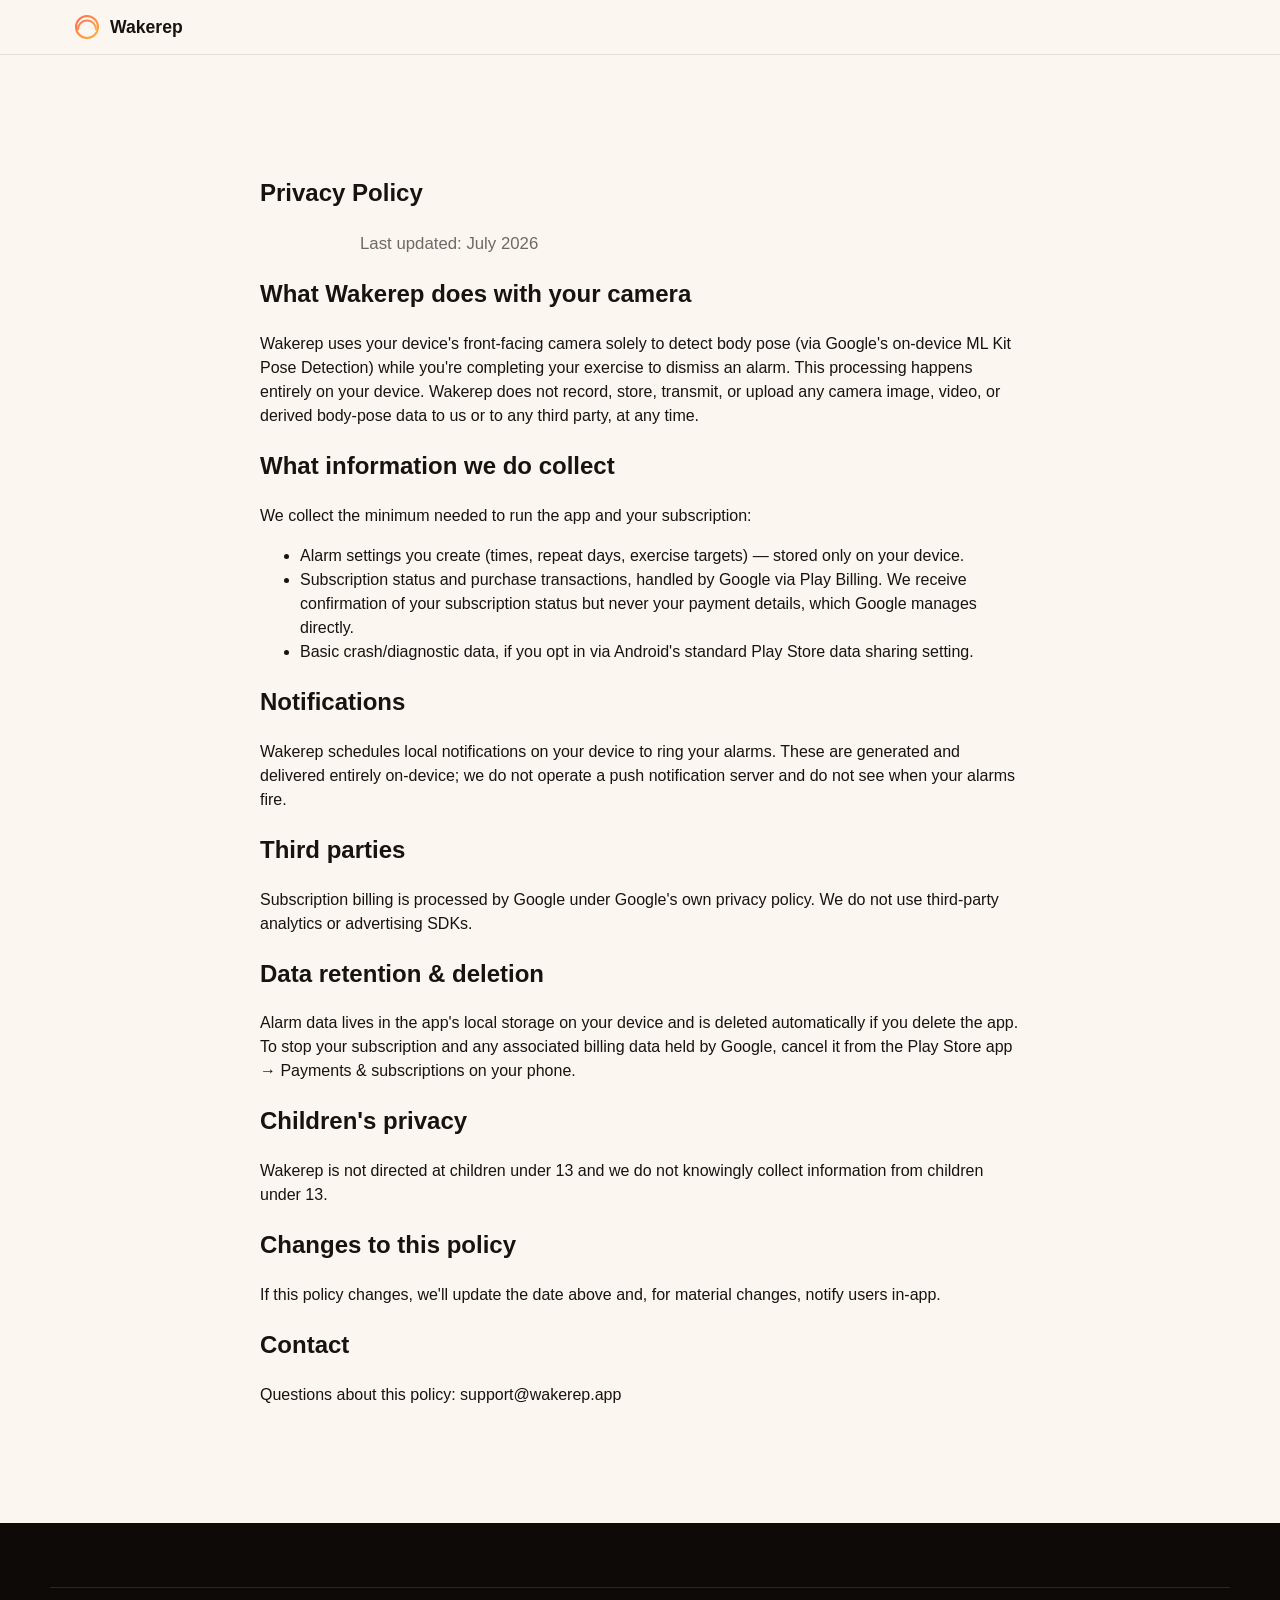
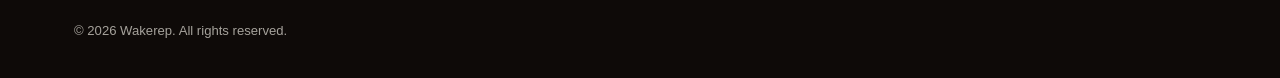
==== commit 7d9fb237: "Rename product from MorningAlarm to Wakerep Verified "Wakerep" has no conflicting apps on the App St" ====
--- a/website/privacy.html
+++ b/website/privacy.html
@@ -3,7 +3,7 @@
 <head>
 <meta charset="UTF-8">
 <meta name="viewport" content="width=device-width, initial-scale=1.0">
-<title>Privacy Policy — MorningAlarm</title>
+<title>Privacy Policy — Wakerep</title>
 <link rel="icon" href="data:image/svg+xml,<svg xmlns=%22http://www.w3.org/2000/svg%22 viewBox=%220 0 100 100%22><text y=%22.9em%22 font-size=%2290%22>⏰</text></svg>">
 <link rel="stylesheet" href="css/style.css">
 </head>
@@ -26,7 +26,7 @@
           </linearGradient>
         </defs>
       </svg>
-      MorningAlarm
+      Wakerep
     </a>
   </div>
 </header>
@@ -36,11 +36,11 @@
     <h1>Privacy Policy</h1>
     <p class="section-sub" style="margin-bottom:8px;text-align:left;">Last updated: July 2026</p>
 
-    <h2>What MorningAlarm does with your camera</h2>
-    <p>MorningAlarm uses your device's front-facing camera solely to detect
+    <h2>What Wakerep does with your camera</h2>
+    <p>Wakerep uses your device's front-facing camera solely to detect
     body pose (via Google's on-device ML Kit Pose Detection) while you're
     completing your exercise to dismiss an alarm. This processing happens
-    entirely on your device. MorningAlarm does not record, store, transmit,
+    entirely on your device. Wakerep does not record, store, transmit,
     or upload any camera image, video, or derived body-pose data to us or
     to any third party, at any time.</p>
 
@@ -53,7 +53,7 @@
     </ul>
 
     <h2>Notifications</h2>
-    <p>MorningAlarm schedules local notifications on your device to ring your
+    <p>Wakerep schedules local notifications on your device to ring your
     alarms. These are generated and delivered entirely on-device; we do not
     operate a push notification server and do not see when your alarms fire.</p>
 
@@ -68,7 +68,7 @@
     Play Store app → Payments & subscriptions on your phone.</p>
 
     <h2>Children's privacy</h2>
-    <p>MorningAlarm is not directed at children under 13 and we do not
+    <p>Wakerep is not directed at children under 13 and we do not
     knowingly collect information from children under 13.</p>
 
     <h2>Changes to this policy</h2>
@@ -76,13 +76,13 @@
     changes, notify users in-app.</p>
 
     <h2>Contact</h2>
-    <p>Questions about this policy: <a href="mailto:support@morningalarm.app">support@morningalarm.app</a></p>
+    <p>Questions about this policy: <a href="mailto:support@wakerep.app">support@wakerep.app</a></p>
   </section>
 </main>
 
 <footer class="site-footer">
   <div class="container footer-bottom">
-    <p>&copy; 2026 MorningAlarm. All rights reserved.</p>
+    <p>&copy; 2026 Wakerep. All rights reserved.</p>
   </div>
 </footer>
 </body>
